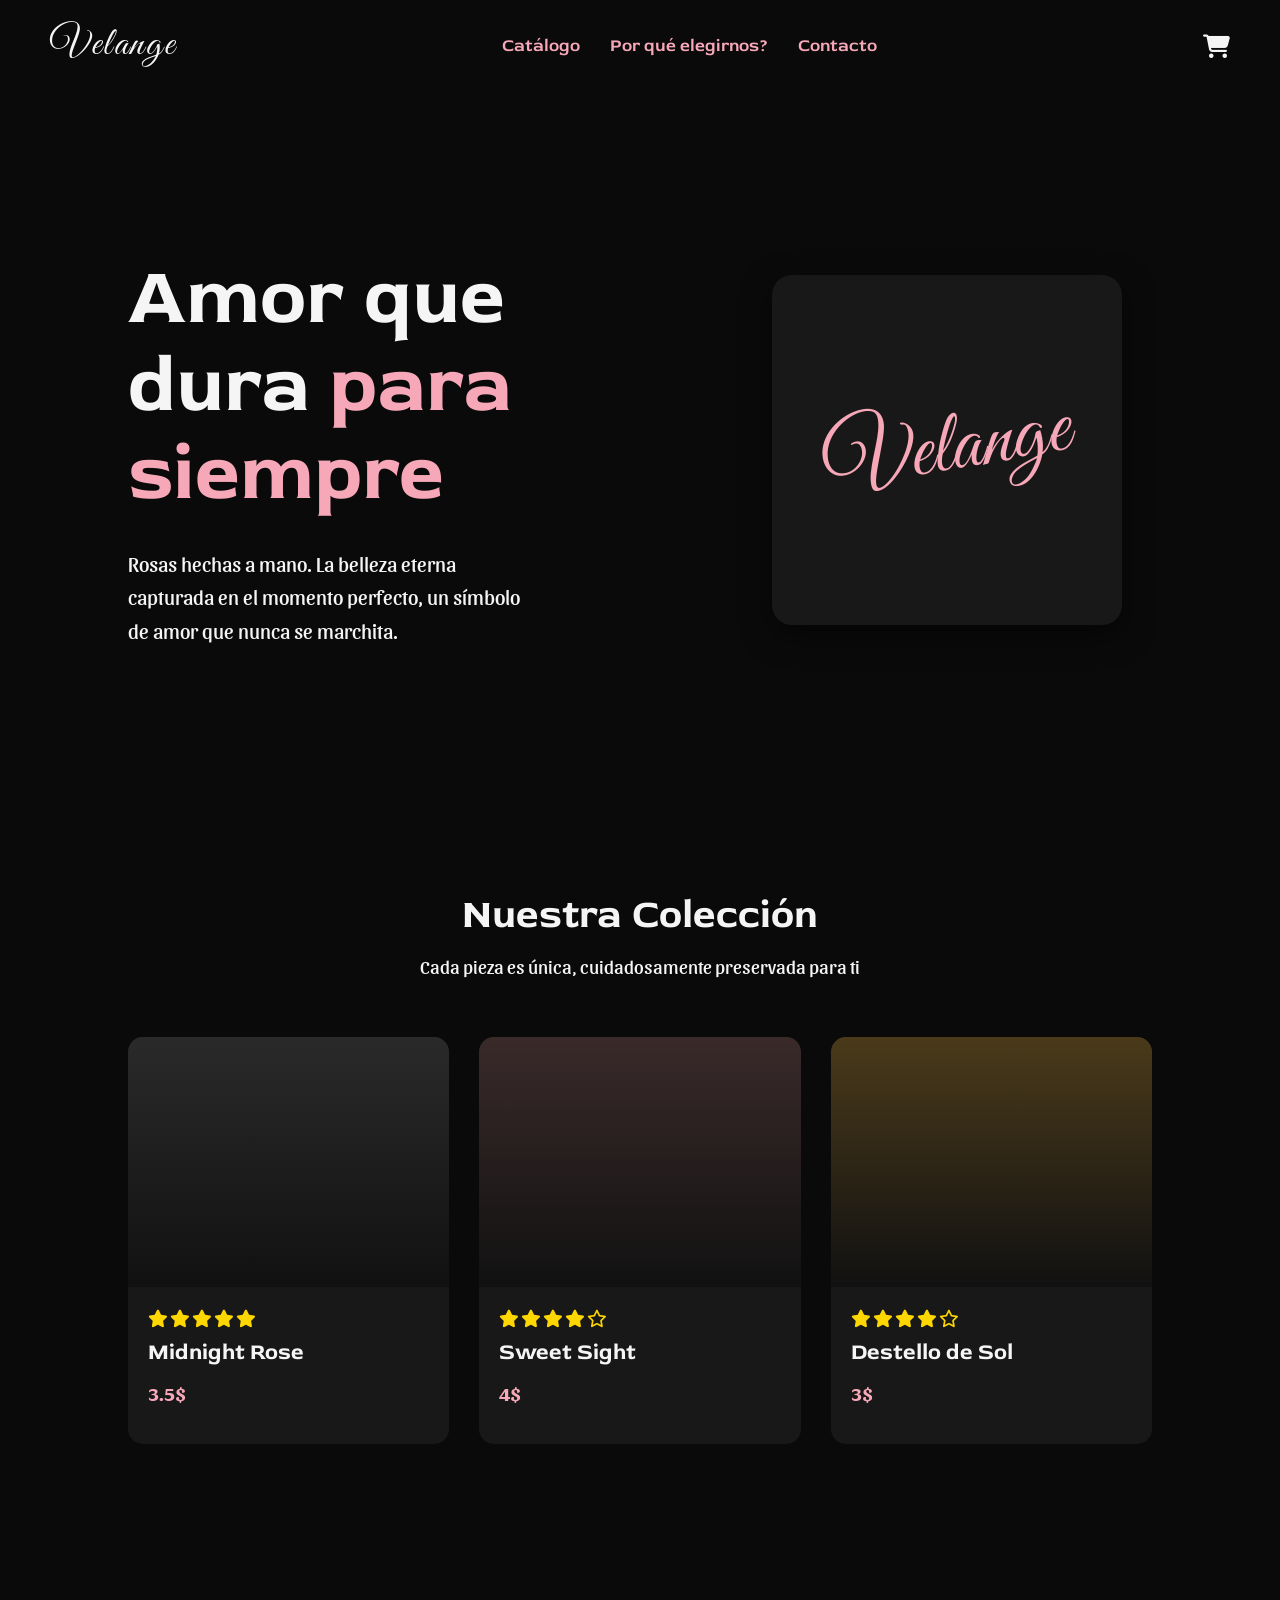
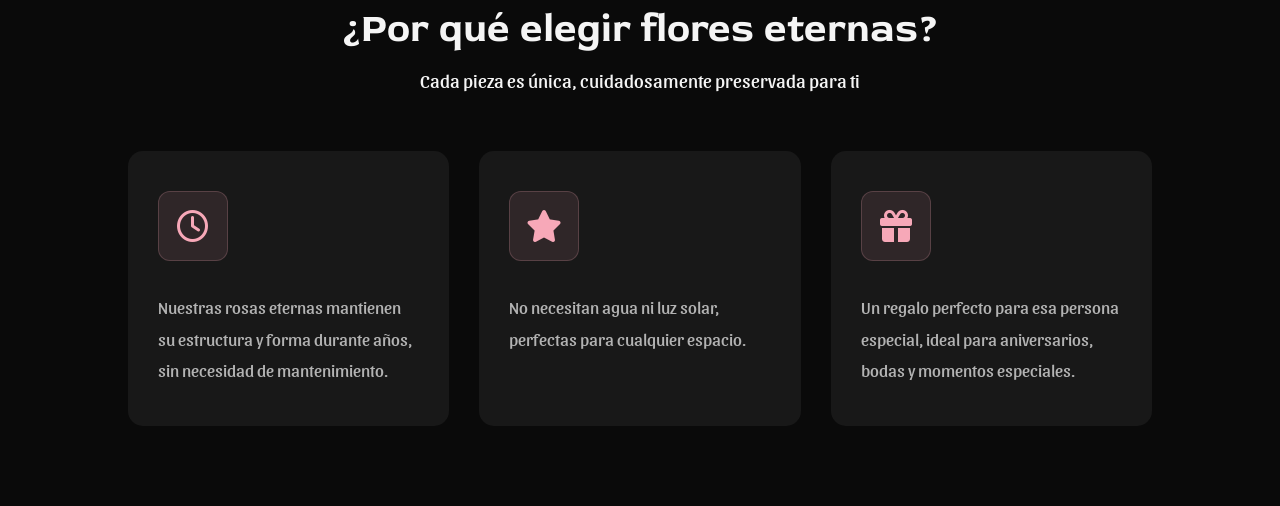
==== index.html @ 0b202dd7 "c" ====
<!DOCTYPE html>
<html lang="es">
<head>
    <meta charset="UTF-8">
    <meta name="viewport" content="width=device-width, initial-scale=1.0">
    <title>Velange | Flores Eternas</title>
    
    <link rel="preconnect" href="https://fonts.googleapis.com">
    <link rel="preconnect" href="https://fonts.gstatic.com" crossorigin>
    <link href="https://fonts.googleapis.com/css2?family=Great+Vibes&family=Red+Rose:wght@400;600;700&family=Sansita:wght@400;700&display=swap" rel="stylesheet">
    <link rel="stylesheet" href="https://cdnjs.cloudflare.com/ajax/libs/font-awesome/6.4.0/css/all.min.css">
    <link rel="stylesheet" href="css/style.css">
</head>
<body>

    <!-- BARRA DE NAVEGACIÓN -->
    <nav class="navbar">
        <div class="logo">Velange</div>
        <ul class="nav-links">
            <li><a href="#catalogo">Catálogo</a></li>
            <li><a href="#por-que">Por qué elegirnos?</a></li>
            <!-- EL CAMBIO ESTÁ AQUÍ: Ahora apunta a tu nuevo HTML -->
            <li><a href="contacto.html">Contacto</a></li>
        </ul>
        <div class="cart-icon">
            <i class="fa-solid fa-cart-shopping"></i>
        </div>
    </nav>

    <!-- SECCIÓN HERO -->
    <header class="hero">
        <div class="hero-text">
            <h1>Amor que<br>dura <span class="highlight">para<br>siempre</span></h1>
            <p>Rosas hechas a mano. La belleza eterna capturada en el momento perfecto, un símbolo de amor que nunca se marchita.</p>
        </div>
        <div class="hero-image-box">
            <div class="pink-box">
                <span class="box-logo">Velange</span>
            </div>
        </div>
    </header>

    <!-- SECCIÓN COLECCIÓN -->
    <section id="catalogo" class="collection-section">
        <div class="section-header">
            <h2>Nuestra Colección</h2>
            <p>Cada pieza es única, cuidadosamente preservada para ti</p>
        </div>
        <div class="grid-container">
            <div class="product-card">
                <div class="img-placeholder" style="background: linear-gradient(to bottom, #2a2a2a, #111);"></div>
                <div class="card-content">
                    <div class="stars">
                        <i class="fa-solid fa-star"></i><i class="fa-solid fa-star"></i><i class="fa-solid fa-star"></i><i class="fa-solid fa-star"></i><i class="fa-solid fa-star"></i>
                    </div>
                    <h3>Midnight Rose</h3>
                    <p class="price">3.5$</p>
                </div>
            </div>
            <div class="product-card">
                <div class="img-placeholder" style="background: linear-gradient(to bottom, #3a2a2a, #111);"></div>
                <div class="card-content">
                    <div class="stars">
                        <i class="fa-solid fa-star"></i><i class="fa-solid fa-star"></i><i class="fa-solid fa-star"></i><i class="fa-solid fa-star"></i><i class="fa-regular fa-star"></i>
                    </div>
                    <h3>Sweet Sight</h3>
                    <p class="price">4$</p>
                </div>
            </div>
            <div class="product-card">
                <div class="img-placeholder" style="background: linear-gradient(to bottom, #4a3a1a, #111);"></div>
                <div class="card-content">
                    <div class="stars">
                        <i class="fa-solid fa-star"></i><i class="fa-solid fa-star"></i><i class="fa-solid fa-star"></i><i class="fa-solid fa-star"></i><i class="fa-regular fa-star"></i>
                    </div>
                    <h3>Destello de Sol</h3>
                    <p class="price">3$</p>
                </div>
            </div>
        </div>
    </section>

    <!-- SECCIÓN POR QUÉ ELEGIRNOS -->
    <section id="por-que" class="features-section">
        <div class="section-header">
            <h2>¿Por qué elegir flores eternas?</h2>
            <p>Cada pieza es única, cuidadosamente preservada para ti</p>
        </div>
        <div class="grid-container">
            <div class="feature-card">
                <div class="icon-box"><i class="fa-regular fa-clock"></i></div>
                <p>Nuestras rosas eternas mantienen su estructura y forma durante años, sin necesidad de mantenimiento.</p>
            </div>
            <div class="feature-card">
                <div class="icon-box"><i class="fa-solid fa-star"></i></div>
                <p>No necesitan agua ni luz solar, perfectas para cualquier espacio.</p>
            </div>
            <div class="feature-card">
                <div class="icon-box"><i class="fa-solid fa-gift"></i></div>
                <p>Un regalo perfecto para esa persona especial, ideal para aniversarios, bodas y momentos especiales.</p>
            </div>
        </div>
    </section>

</body>
</html>
---- css/style.css ----
/* --- VARIABLES DE COLOR Y TIPOGRAFÍA --- */
:root {
    --bg-dark: #0a0a0a;
    --card-dark: #181818;
    --text-white: #f5f5f5;
    --text-gray: #b3b3b3;
    
    --accent-pink: #f7a8b8;
    --accent-pink-dark: #d67a8e;
    --star-yellow: #ffd700;
    
    --font-title: 'Red Rose', serif;
    --font-text: 'Sansita', sans-serif;
    --font-logo: 'Great Vibes', cursive;
}

/* --- RESET BÁSICO --- */
* {
    margin: 0;
    padding: 0;
    box-sizing: border-box;
}

body {
    background-color: var(--bg-dark);
    color: var(--text-white);
    font-family: var(--font-text);
    overflow-x: hidden;
}

/* --- NAVEGACIÓN --- */
.navbar {
    display: flex;
    justify-content: space-between;
    align-items: center;
    padding: 20px 50px;
    background-color: rgba(10, 10, 10, 0.9);
    position: sticky;
    top: 0;
    z-index: 100;
}

.logo {
    font-family: var(--font-logo);
    font-size: 2.5rem;
    color: var(--text-white);
    letter-spacing: 2px;
}

.nav-links {
    list-style: none;
    display: flex;
    gap: 30px;
}

.nav-links a {
    color: var(--accent-pink);
    text-decoration: none;
    font-family: var(--font-title);
    font-weight: 600;
    font-size: 1.1rem;
    transition: color 0.3s ease;
}

.nav-links a:hover {
    color: var(--text-white);
}

.cart-icon {
    font-size: 1.5rem;
    cursor: pointer;
    transition: transform 0.3s ease;
}

.cart-icon:hover {
    transform: scale(1.1);
}

/* --- HERO SECTION --- */
.hero {
    display: flex;
    align-items: center;
    justify-content: space-between;
    padding: 80px 10%;
    min-height: 80vh;
}

.hero-text {
    max-width: 50%;
}

.hero-text h1 {
    font-family: var(--font-title);
    font-size: 5rem;
    line-height: 1.1;
    margin-bottom: 30px;
}

.hero-text .highlight {
    color: var(--accent-pink);
}

.hero-text p {
    font-size: 1.3rem;
    color: var(--text-white);
    line-height: 1.6;
    max-width: 80%;
}

.hero-image-box {
    width: 40%;
    display: flex;
    justify-content: center;
}

.pink-box {
    width: 350px;
    height: 350px;
    background-color: var(--card-dark);
    border-radius: 20px;
    display: flex;
    align-items: center;
    justify-content: center;
    box-shadow: 0 10px 30px rgba(0, 0, 0, 0.5);
    transition: transform 0.4s ease;
}

.pink-box:hover {
    transform: translateY(-10px);
    box-shadow: 0 15px 40px rgba(247, 168, 184, 0.1);
}

.box-logo {
    font-family: var(--font-logo);
    font-size: 5.5rem;
    color: var(--accent-pink);
    transform: rotate(-10deg);
}

/* --- SECCIONES GLOBALES --- */
.collection-section, .features-section {
    padding: 80px 10%;
    position: relative;
}

.section-header {
    text-align: center;
    margin-bottom: 60px;
    position: relative;
}

.section-header h2 {
    font-family: var(--font-title);
    font-size: 2.5rem;
    margin-bottom: 15px;
}

.section-header p {
    font-size: 1.2rem;
    color: var(--text-white);
}

.grid-container {
    display: grid;
    grid-template-columns: repeat(3, 1fr);
    gap: 30px;
}

/* --- TARJETAS DE PRODUCTO --- */
.product-card {
    background-color: var(--card-dark);
    border-radius: 15px;
    overflow: hidden;
    transition: transform 0.3s ease, box-shadow 0.3s ease;
    padding-bottom: 20px;
}

.product-card:hover {
    transform: translateY(-5px);
    box-shadow: 0 8px 20px rgba(0, 0, 0, 0.5);
}

.img-placeholder {
    width: 100%;
    height: 250px;
}

.card-content {
    padding: 20px;
}

.stars {
    color: var(--star-yellow);
    margin-bottom: 10px;
    font-size: 1.1rem;
}

.stars i {
    margin-right: 2px;
}

.product-card h3 {
    font-family: var(--font-title);
    font-size: 1.4rem;
    margin-bottom: 15px;
}

.product-card .price {
    color: var(--accent-pink);
    font-weight: bold;
    font-size: 1.2rem;
}

/* --- TARJETAS DE CARACTERÍSTICAS --- */
.feature-card {
    background-color: var(--card-dark);
    border-radius: 15px;
    padding: 40px 30px;
    display: flex;
    flex-direction: column;
    align-items: flex-start;
    transition: transform 0.3s ease;
}

.feature-card:hover {
    transform: translateY(-5px);
}

.icon-box {
    background-color: rgba(247, 168, 184, 0.1); 
    width: 70px;
    height: 70px;
    border-radius: 12px;
    display: flex;
    align-items: center;
    justify-content: center;
    margin-bottom: 30px;
    border: 1px solid rgba(247, 168, 184, 0.2);
}

.icon-box i {
    color: var(--accent-pink);
    font-size: 2rem;
}

.feature-card p {
    color: var(--text-gray);
    font-size: 1.1rem;
    line-height: 1.8;
}

/* --- PÁGINA DE CONTACTO (contacto.html) --- */

/* Contenedor principal que centra todo vertical y horizontalmente */
.contact-page-wrapper {
    display: flex;
    justify-content: center;
    align-items: center;
    padding: 50px 10%;
    min-height: 80vh; /* Se adapta a la altura de la pantalla */
}

/* La caja oscura del formulario */
.contact-container {
    background-color: var(--card-dark);
    padding: 40px;
    border-radius: 15px;
    width: 100%;
    max-width: 500px;
    box-shadow: 0 10px 30px rgba(0, 0, 0, 0.4);
}

/* Estilos de botones sociales */
.social-contact {
    display: flex;
    flex-direction: column;
    gap: 12px;
    margin-bottom: 10px;
}

.social-btn {
    display: inline-flex;
    align-items: center;
    justify-content: center;
    width: 100%;
    color: white;
    padding: 12px;
    border-radius: 8px;
    text-decoration: none;
    font-family: var(--font-title);
    font-size: 1.1rem;
    font-weight: bold;
    transition: transform 0.3s ease, box-shadow 0.3s ease;
}

.social-btn i {
    margin-right: 10px;
    font-size: 1.3rem;
}

.instagram-btn { background: linear-gradient(45deg, #f09433 0%, #e6683c 25%, #dc2743 50%, #cc2366 75%, #bc1888 100%); }
.instagram-btn:hover { transform: translateY(-3px); box-shadow: 0 8px 15px rgba(220, 39, 67, 0.3); color: white; }

.tiktok-btn { background-color: #000000; border: 1px solid #333; }
.tiktok-btn:hover { transform: translateY(-3px); box-shadow: 0 8px 15px rgba(255, 255, 255, 0.1); color: white; }

.whatsapp-btn { background-color: #25D366; }
.whatsapp-btn:hover { transform: translateY(-3px); box-shadow: 0 8px 15px rgba(37, 211, 102, 0.3); color: white; }

/* Separador */
.divider {
    display: flex;
    align-items: center;
    text-align: center;
    color: var(--text-gray);
    margin: 20px 0;
    font-family: var(--font-text);
}

.divider::before, .divider::after {
    content: '';
    flex: 1;
    border-bottom: 1px solid #333;
}
.divider::before { margin-right: 15px; }
.divider::after { margin-left: 15px; }

/* Formulario */
.contact-form {
    display: flex;
    flex-direction: column;
    gap: 15px;
}

.input-group input,
.input-group textarea {
    width: 100%;
    padding: 12px;
    background-color: #111;
    border: 1px solid #333;
    border-radius: 8px;
    color: var(--text-white);
    font-family: var(--font-text);
    font-size: 1rem;
    transition: border-color 0.3s ease;
    resize: none;
}

.input-group input:focus,
.input-group textarea:focus {
    outline: none;
    border-color: var(--accent-pink);
}

.submit-btn {
    background-color: var(--accent-pink);
    color: var(--bg-dark);
    padding: 15px;
    border: none;
    border-radius: 8px;
    font-family: var(--font-title);
    font-size: 1.2rem;
    font-weight: bold;
    cursor: pointer;
    transition: background-color 0.3s ease;
}

.submit-btn:hover {
    background-color: var(--accent-pink-dark);
}
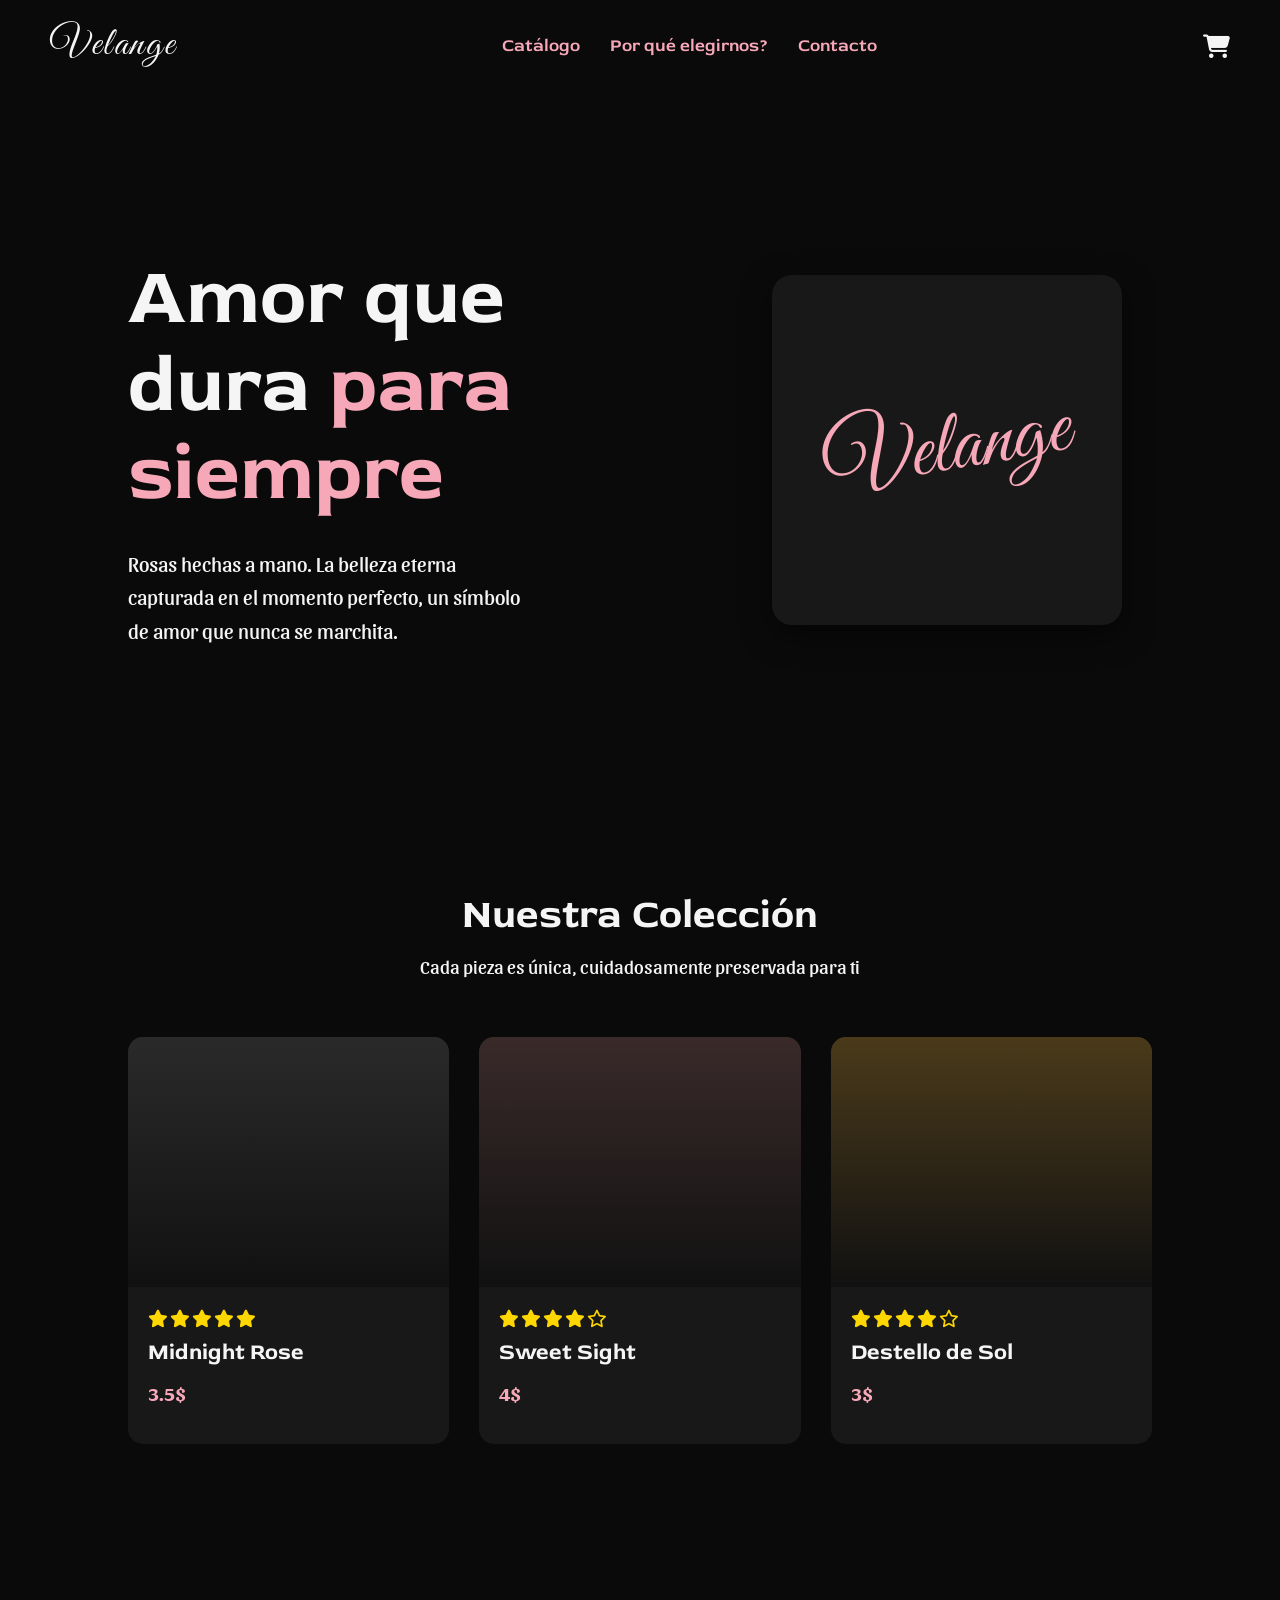
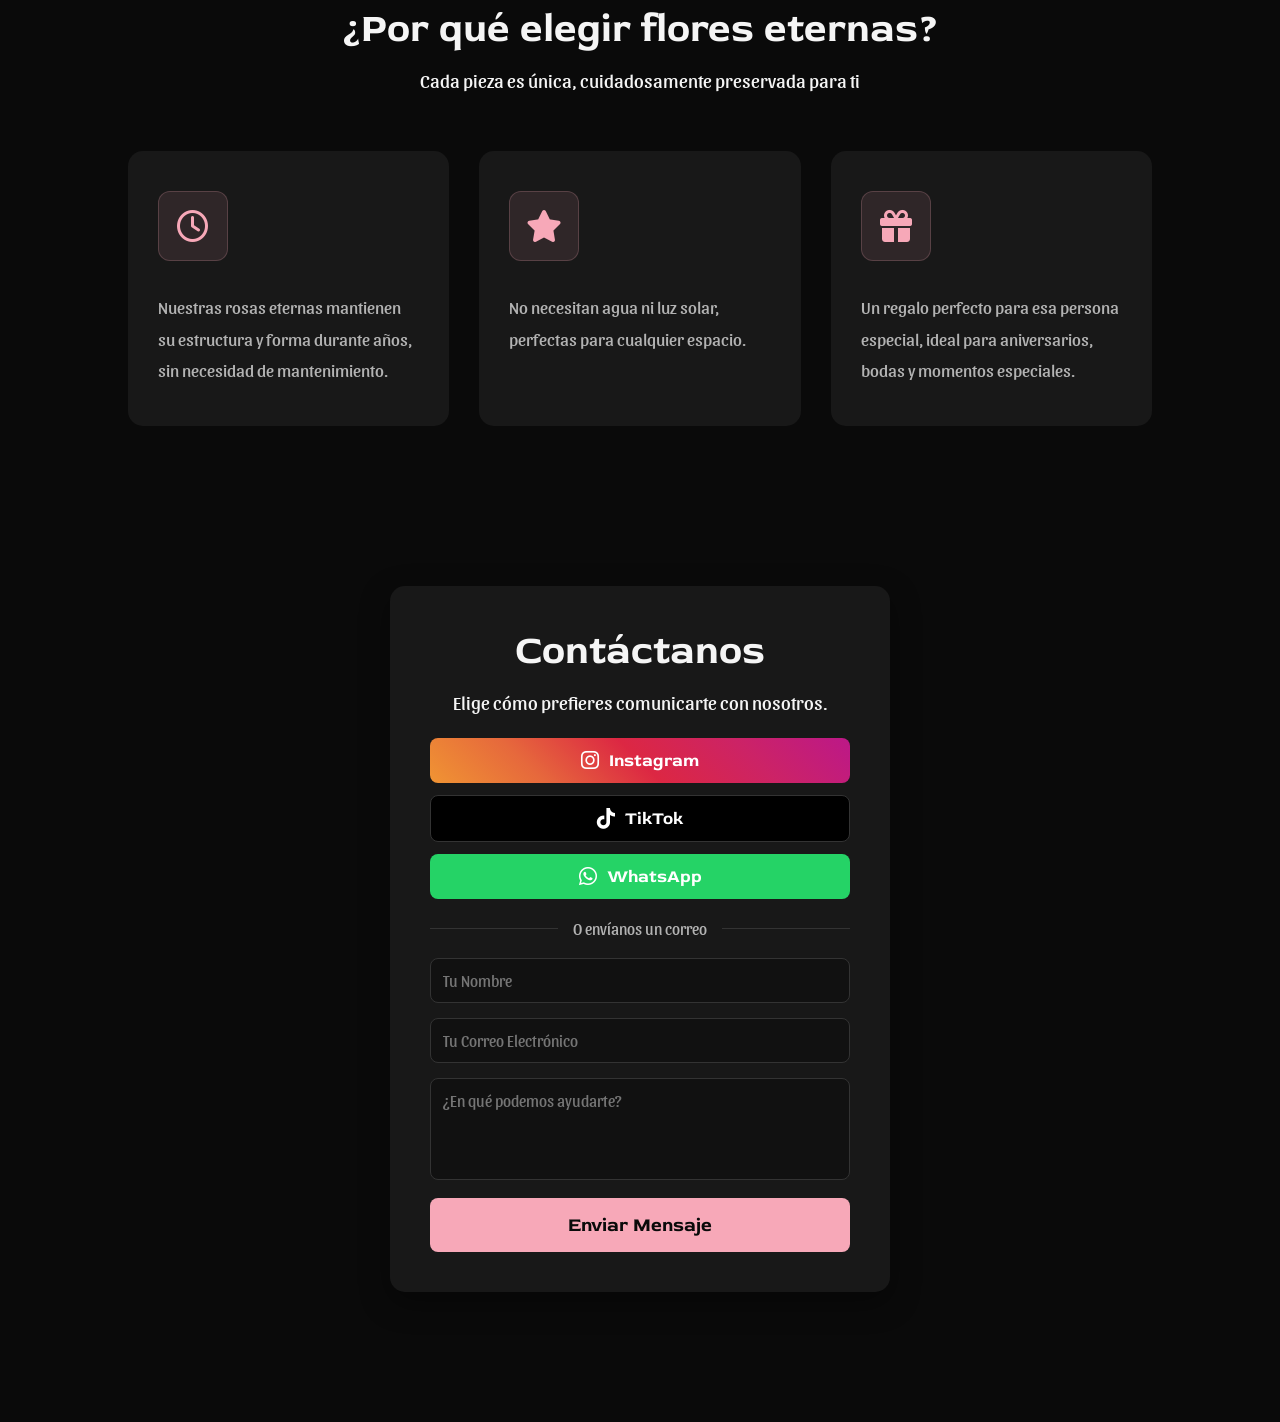
==== commit 9b824aa5: "c" ====
--- a/index.html
+++ b/index.html
@@ -9,6 +9,7 @@
     <link rel="preconnect" href="https://fonts.gstatic.com" crossorigin>
     <link href="https://fonts.googleapis.com/css2?family=Great+Vibes&family=Red+Rose:wght@400;600;700&family=Sansita:wght@400;700&display=swap" rel="stylesheet">
     <link rel="stylesheet" href="https://cdnjs.cloudflare.com/ajax/libs/font-awesome/6.4.0/css/all.min.css">
+    
     <link rel="stylesheet" href="css/style.css">
 </head>
 <body>
@@ -19,8 +20,7 @@
         <ul class="nav-links">
             <li><a href="#catalogo">Catálogo</a></li>
             <li><a href="#por-que">Por qué elegirnos?</a></li>
-            <!-- EL CAMBIO ESTÁ AQUÍ: Ahora apunta a tu nuevo HTML -->
-            <li><a href="contacto.html">Contacto</a></li>
+            <li><a href="#contacto">Contacto</a></li> <!-- Modificado para que baje directo -->
         </ul>
         <div class="cart-icon">
             <i class="fa-solid fa-cart-shopping"></i>
@@ -102,5 +102,49 @@
         </div>
     </section>
 
+    <!-- SECCIÓN CONTACTO (AQUÍ MISMO, SIN VENTANAS) -->
+    <section id="contacto" class="contact-section">
+        <div class="contact-container">
+            <div class="section-header" style="margin-bottom: 25px;">
+                <h2>Contáctanos</h2>
+                <p>Elige cómo prefieres comunicarte con nosotros.</p>
+            </div>
+
+            <div class="social-contact">
+                <a href="https://instagram.com/TU_USUARIO" target="_blank" class="social-btn instagram-btn">
+                    <i class="fa-brands fa-instagram"></i> Instagram
+                </a>
+                
+                <a href="https://tiktok.com/@TU_USUARIO" target="_blank" class="social-btn tiktok-btn">
+                    <i class="fa-brands fa-tiktok"></i> TikTok
+                </a>
+
+                <a href="https://wa.me/593000000000?text=Hola,%20me%20interesan%20las%20rosas%20eternas%20de%20Velange" target="_blank" class="social-btn whatsapp-btn">
+                    <i class="fa-brands fa-whatsapp"></i> WhatsApp
+                </a>
+            </div>
+
+            <div class="divider">
+                <span>O envíanos un correo</span>
+            </div>
+
+            <form action="https://formsubmit.co/TU_CORREO@GMAIL.COM" method="POST" class="contact-form">
+                <div class="input-group">
+                    <input type="text" name="nombre" placeholder="Tu Nombre" required>
+                </div>
+                <div class="input-group">
+                    <input type="email" name="email" placeholder="Tu Correo Electrónico" required>
+                </div>
+                <div class="input-group">
+                    <textarea name="mensaje" rows="4" placeholder="¿En qué podemos ayudarte?" required></textarea>
+                </div>
+                <input type="hidden" name="_subject" value="¡Nuevo mensaje de Velange!">
+                <input type="hidden" name="_captcha" value="false">
+                
+                <button type="submit" class="submit-btn">Enviar Mensaje</button>
+            </form>
+        </div>
+    </section>
+
 </body>
 </html>
--- a/css/style.css
+++ b/css/style.css
@@ -249,28 +249,23 @@
     line-height: 1.8;
 }
 
-/* --- PÁGINA DE CONTACTO (contacto.html) --- */
-
-/* Contenedor principal que centra todo vertical y horizontalmente */
-.contact-page-wrapper {
-    display: flex;
-    justify-content: center;
-    align-items: center;
-    padding: 50px 10%;
-    min-height: 80vh; /* Se adapta a la altura de la pantalla */
-}
-
-/* La caja oscura del formulario */
+/* --- SECCIÓN CONTACTO (Normal en la página) --- */
+.contact-section {
+    padding: 80px 10%;
+    margin-bottom: 50px;
+}
+
 .contact-container {
     background-color: var(--card-dark);
     padding: 40px;
     border-radius: 15px;
     width: 100%;
     max-width: 500px;
+    margin: 0 auto; /* Centra la caja horizontalmente */
     box-shadow: 0 10px 30px rgba(0, 0, 0, 0.4);
 }
 
-/* Estilos de botones sociales */
+/* Botones sociales */
 .social-contact {
     display: flex;
     flex-direction: column;
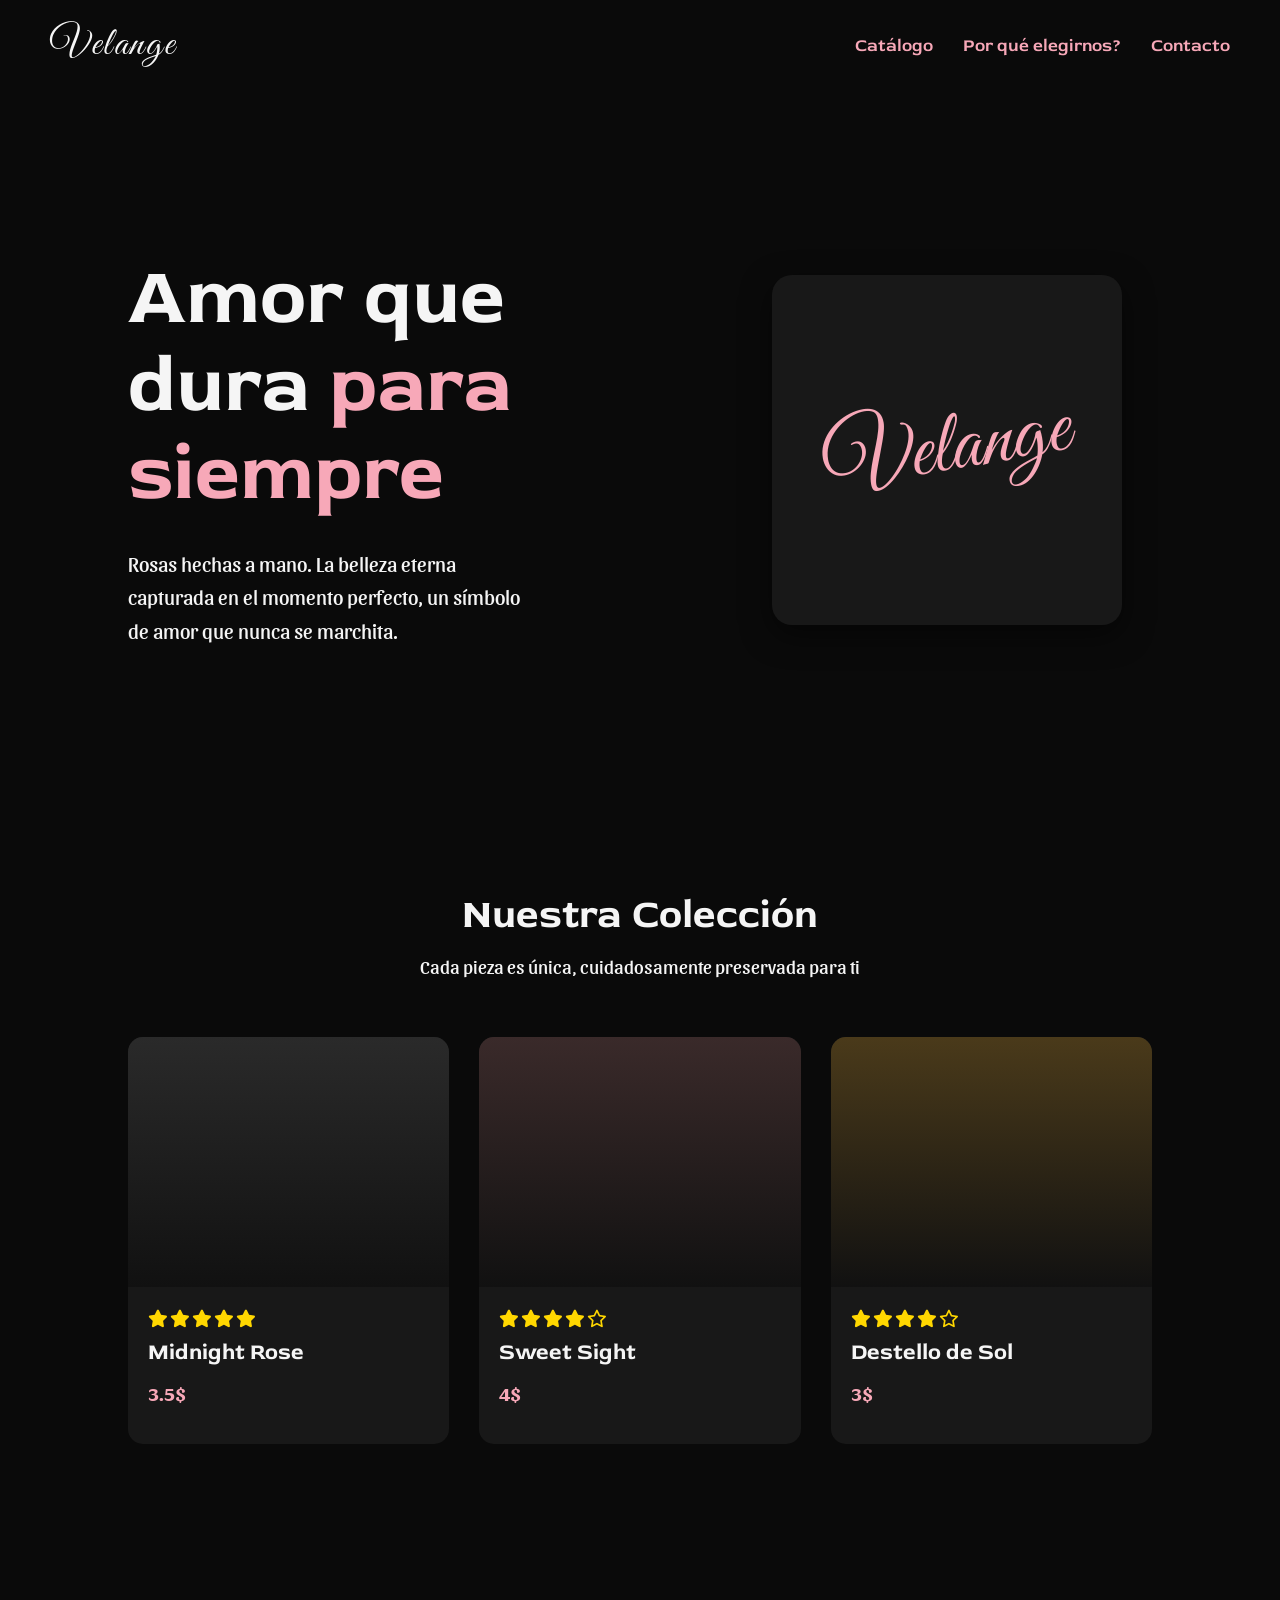
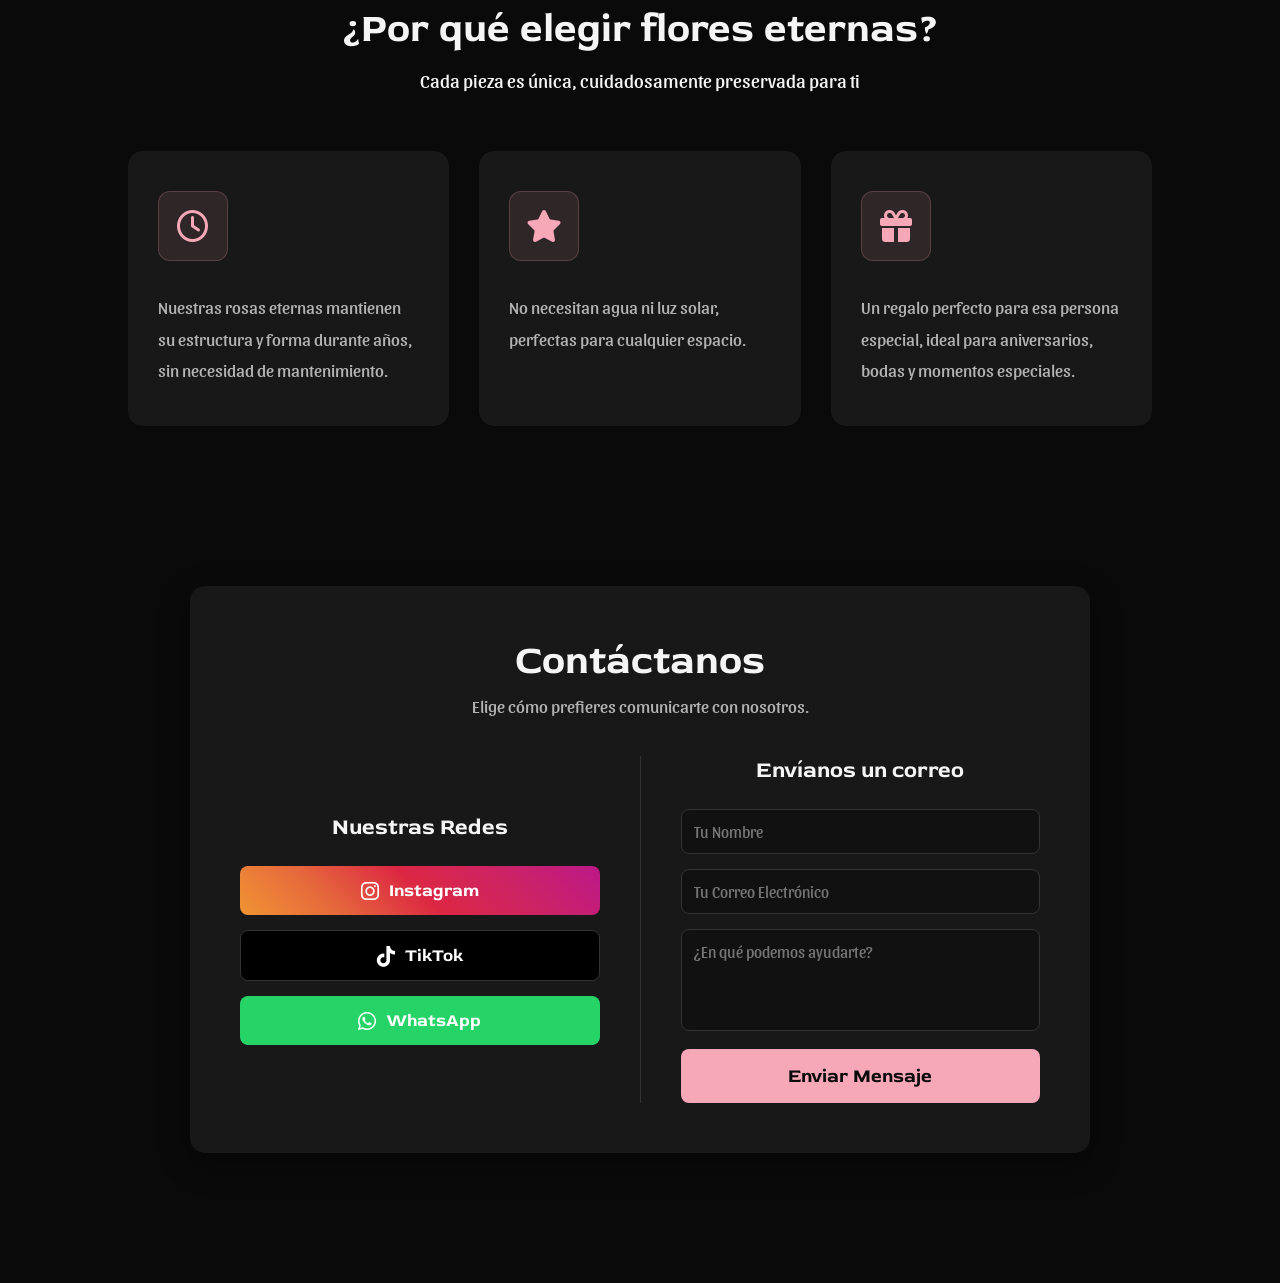
==== commit 504871d9: "c" ====
--- a/index.html
+++ b/index.html
@@ -20,11 +20,9 @@
         <ul class="nav-links">
             <li><a href="#catalogo">Catálogo</a></li>
             <li><a href="#por-que">Por qué elegirnos?</a></li>
-            <li><a href="#contacto">Contacto</a></li> <!-- Modificado para que baje directo -->
+            <li><a href="#contacto">Contacto</a></li>
         </ul>
-        <div class="cart-icon">
-            <i class="fa-solid fa-cart-shopping"></i>
-        </div>
+        <!-- El ícono del carrito fue eliminado de aquí -->
     </nav>
 
     <!-- SECCIÓN HERO -->
@@ -102,47 +100,60 @@
         </div>
     </section>
 
-    <!-- SECCIÓN CONTACTO (AQUÍ MISMO, SIN VENTANAS) -->
+    <!-- SECCIÓN CONTACTO (HORIZONAL) -->
     <section id="contacto" class="contact-section">
         <div class="contact-container">
-            <div class="section-header" style="margin-bottom: 25px;">
+            <!-- Título general del cuadro -->
+            <div class="contact-header">
                 <h2>Contáctanos</h2>
                 <p>Elige cómo prefieres comunicarte con nosotros.</p>
             </div>
 
-            <div class="social-contact">
-                <a href="https://instagram.com/TU_USUARIO" target="_blank" class="social-btn instagram-btn">
-                    <i class="fa-brands fa-instagram"></i> Instagram
-                </a>
+            <!-- Estructura de dos columnas -->
+            <div class="contact-grid">
                 
-                <a href="https://tiktok.com/@TU_USUARIO" target="_blank" class="social-btn tiktok-btn">
-                    <i class="fa-brands fa-tiktok"></i> TikTok
-                </a>
+                <!-- COLUMNA IZQUIERDA: Redes -->
+                <div class="contact-left">
+                    <h3>Nuestras Redes</h3>
+                    <div class="social-contact">
+                        <a href="https://instagram.com/TU_USUARIO" target="_blank" class="social-btn instagram-btn">
+                            <i class="fa-brands fa-instagram"></i> Instagram
+                        </a>
+                        
+                        <a href="https://tiktok.com/@TU_USUARIO" target="_blank" class="social-btn tiktok-btn">
+                            <i class="fa-brands fa-tiktok"></i> TikTok
+                        </a>
 
-                <a href="https://wa.me/593000000000?text=Hola,%20me%20interesan%20las%20rosas%20eternas%20de%20Velange" target="_blank" class="social-btn whatsapp-btn">
-                    <i class="fa-brands fa-whatsapp"></i> WhatsApp
-                </a>
+                        <a href="https://wa.me/593000000000?text=Hola,%20me%20interesan%20las%20rosas%20eternas%20de%20Velange" target="_blank" class="social-btn whatsapp-btn">
+                            <i class="fa-brands fa-whatsapp"></i> WhatsApp
+                        </a>
+                    </div>
+                </div>
+
+                <!-- SEPARADOR VERTICAL -->
+                <div class="divider-vertical"></div>
+
+                <!-- COLUMNA DERECHA: Formulario -->
+                <div class="contact-right">
+                    <h3>Envíanos un correo</h3>
+                    <form action="https://formsubmit.co/TU_CORREO@GMAIL.COM" method="POST" class="contact-form">
+                        <div class="input-group">
+                            <input type="text" name="nombre" placeholder="Tu Nombre" required>
+                        </div>
+                        <div class="input-group">
+                            <input type="email" name="email" placeholder="Tu Correo Electrónico" required>
+                        </div>
+                        <div class="input-group">
+                            <textarea name="mensaje" rows="4" placeholder="¿En qué podemos ayudarte?" required></textarea>
+                        </div>
+                        <input type="hidden" name="_subject" value="¡Nuevo mensaje de Velange!">
+                        <input type="hidden" name="_captcha" value="false">
+                        
+                        <button type="submit" class="submit-btn">Enviar Mensaje</button>
+                    </form>
+                </div>
+
             </div>
-
-            <div class="divider">
-                <span>O envíanos un correo</span>
-            </div>
-
-            <form action="https://formsubmit.co/TU_CORREO@GMAIL.COM" method="POST" class="contact-form">
-                <div class="input-group">
-                    <input type="text" name="nombre" placeholder="Tu Nombre" required>
-                </div>
-                <div class="input-group">
-                    <input type="email" name="email" placeholder="Tu Correo Electrónico" required>
-                </div>
-                <div class="input-group">
-                    <textarea name="mensaje" rows="4" placeholder="¿En qué podemos ayudarte?" required></textarea>
-                </div>
-                <input type="hidden" name="_subject" value="¡Nuevo mensaje de Velange!">
-                <input type="hidden" name="_captcha" value="false">
-                
-                <button type="submit" class="submit-btn">Enviar Mensaje</button>
-            </form>
         </div>
     </section>
 
--- a/css/style.css
+++ b/css/style.css
@@ -66,16 +66,6 @@
     color: var(--text-white);
 }
 
-.cart-icon {
-    font-size: 1.5rem;
-    cursor: pointer;
-    transition: transform 0.3s ease;
-}
-
-.cart-icon:hover {
-    transform: scale(1.1);
-}
-
 /* --- HERO SECTION --- */
 .hero {
     display: flex;
@@ -249,7 +239,7 @@
     line-height: 1.8;
 }
 
-/* --- SECCIÓN CONTACTO (Normal en la página) --- */
+/* --- SECCIÓN CONTACTO HORIZONTAL --- */
 .contact-section {
     padding: 80px 10%;
     margin-bottom: 50px;
@@ -257,20 +247,51 @@
 
 .contact-container {
     background-color: var(--card-dark);
-    padding: 40px;
+    padding: 50px;
     border-radius: 15px;
     width: 100%;
-    max-width: 500px;
-    margin: 0 auto; /* Centra la caja horizontalmente */
+    max-width: 900px; /* La caja ahora es más ancha */
+    margin: 0 auto; 
     box-shadow: 0 10px 30px rgba(0, 0, 0, 0.4);
+}
+
+.contact-header {
+    text-align: center;
+    margin-bottom: 40px;
+}
+
+.contact-header h2 {
+    font-family: var(--font-title);
+    font-size: 2.5rem;
+    margin-bottom: 10px;
+}
+
+.contact-header p {
+    color: var(--text-gray);
+    font-size: 1.1rem;
+}
+
+/* Aquí dividimos el contenido en Izquierda / Linea / Derecha */
+.contact-grid {
+    display: grid;
+    grid-template-columns: 1fr auto 1fr;
+    gap: 40px;
+    align-items: center; /* Centra todo verticalmente */
+}
+
+.contact-left h3, .contact-right h3 {
+    font-family: var(--font-title);
+    font-size: 1.4rem;
+    margin-bottom: 25px;
+    text-align: center;
+    color: var(--text-white);
 }
 
 /* Botones sociales */
 .social-contact {
     display: flex;
     flex-direction: column;
-    gap: 12px;
-    margin-bottom: 10px;
+    gap: 15px;
 }
 
 .social-btn {
@@ -279,7 +300,7 @@
     justify-content: center;
     width: 100%;
     color: white;
-    padding: 12px;
+    padding: 14px;
     border-radius: 8px;
     text-decoration: none;
     font-family: var(--font-title);
@@ -302,23 +323,13 @@
 .whatsapp-btn { background-color: #25D366; }
 .whatsapp-btn:hover { transform: translateY(-3px); box-shadow: 0 8px 15px rgba(37, 211, 102, 0.3); color: white; }
 
-/* Separador */
-.divider {
-    display: flex;
-    align-items: center;
-    text-align: center;
-    color: var(--text-gray);
-    margin: 20px 0;
-    font-family: var(--font-text);
-}
-
-.divider::before, .divider::after {
-    content: '';
-    flex: 1;
-    border-bottom: 1px solid #333;
-}
-.divider::before { margin-right: 15px; }
-.divider::after { margin-left: 15px; }
+/* Separador vertical del medio */
+.divider-vertical {
+    background-color: #333;
+    width: 1px;
+    height: 100%;
+    min-height: 250px;
+}
 
 /* Formulario */
 .contact-form {
@@ -362,4 +373,18 @@
 
 .submit-btn:hover {
     background-color: var(--accent-pink-dark);
+}
+
+/* Adaptabilidad para teléfonos celulares */
+@media (max-width: 800px) {
+    .contact-grid {
+        grid-template-columns: 1fr; /* Cambia a una sola columna */
+        gap: 30px;
+    }
+    
+    .divider-vertical {
+        width: 100%; /* La línea vertical se vuelve horizontal */
+        height: 1px;
+        min-height: 1px;
+    }
 }
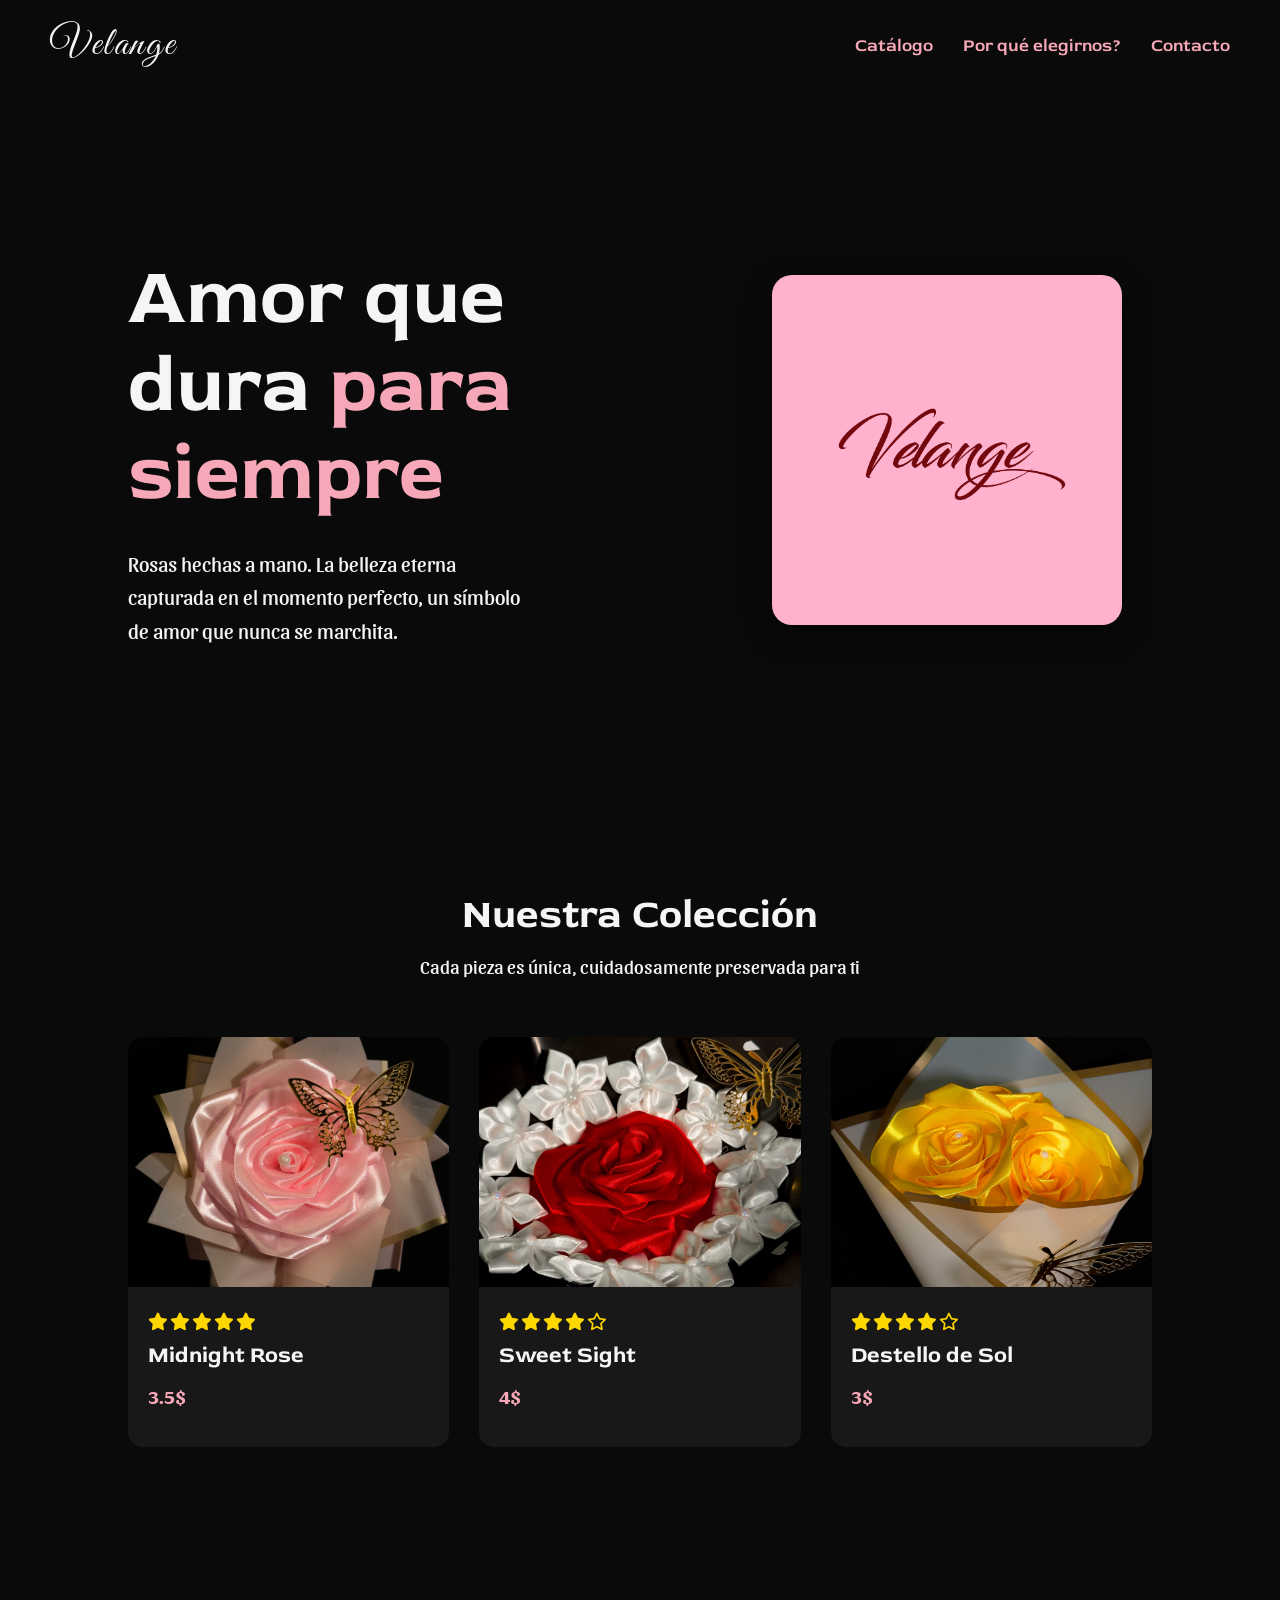
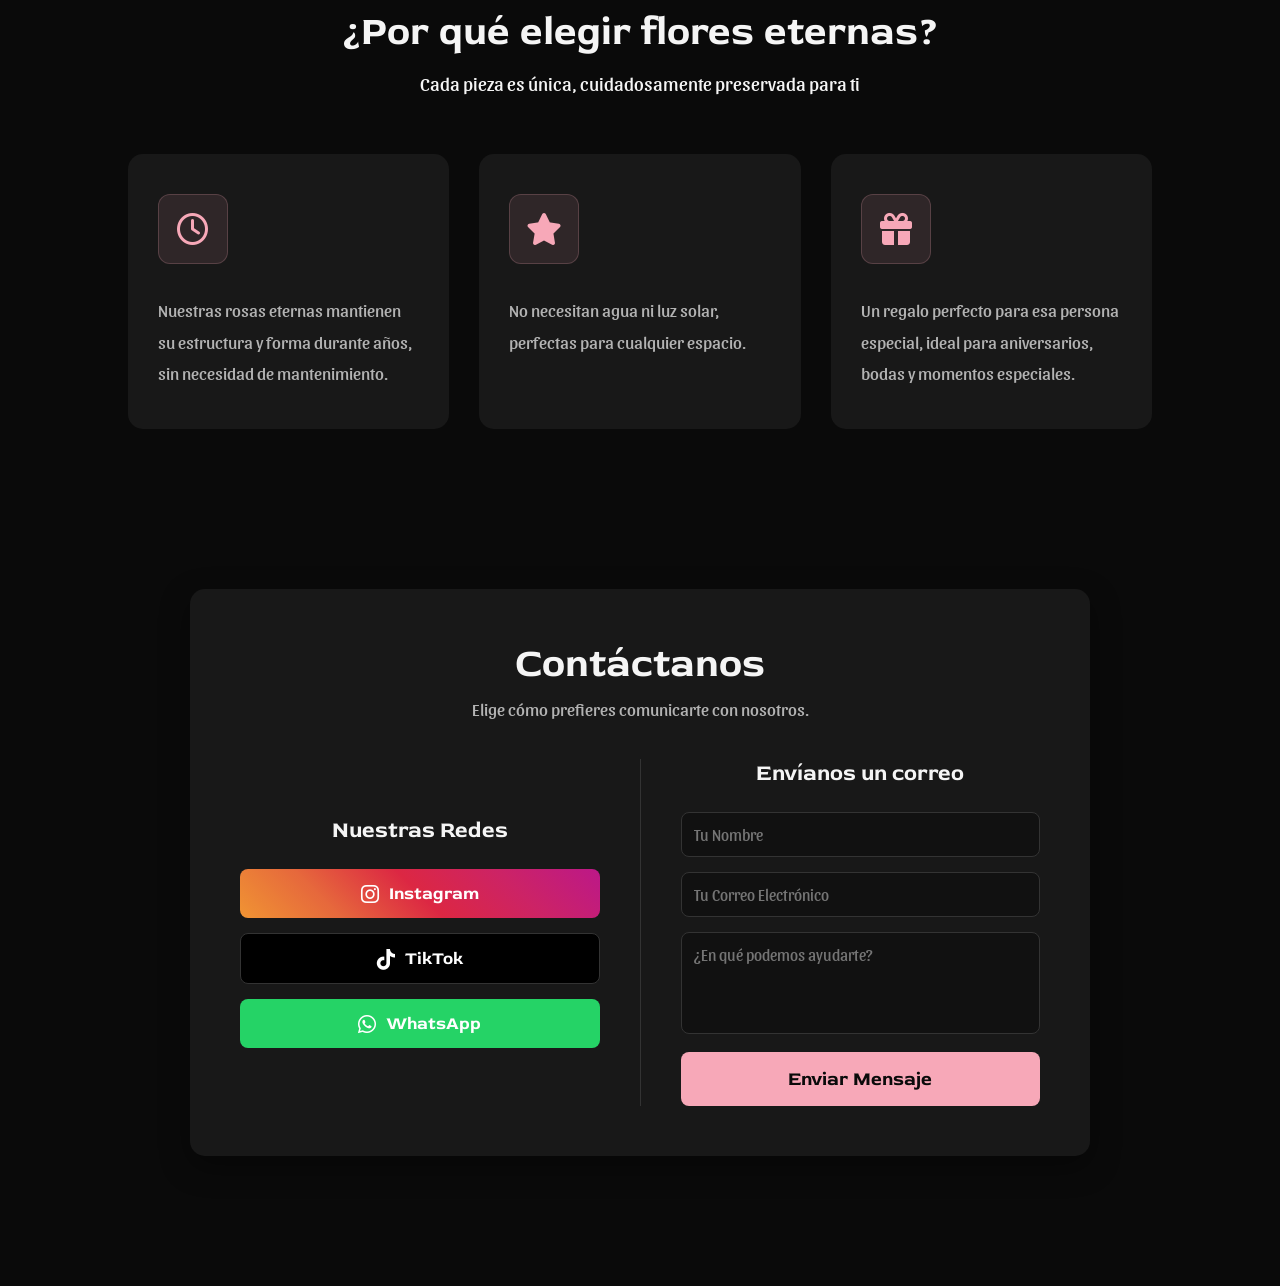
==== commit 2d6a6697: "c" ====
--- a/index.html
+++ b/index.html
@@ -31,11 +31,11 @@
             <h1>Amor que<br>dura <span class="highlight">para<br>siempre</span></h1>
             <p>Rosas hechas a mano. La belleza eterna capturada en el momento perfecto, un símbolo de amor que nunca se marchita.</p>
         </div>
-        <div class="hero-image-box">
-            <div class="pink-box">
-                <span class="box-logo">Velange</span>
+    <div class="hero-image-box">
+            <div class="pink-box" style="overflow: hidden;">
+                <img src="img/Logo.jpeg" alt="Logo Velange" style="width: 100%; height: 100%; object-fit: cover;">
             </div>
-        </div>
+        </div>    
     </header>
 
     <!-- SECCIÓN COLECCIÓN -->
@@ -46,8 +46,7 @@
         </div>
         <div class="grid-container">
             <div class="product-card">
-                <div class="img-placeholder" style="background: linear-gradient(to bottom, #2a2a2a, #111);"></div>
-                <div class="card-content">
+                <img src="img/ross.jpeg" alt="Midnight Rose" class="img-placeholder" style="object-fit: cover;">                <div class="card-content">
                     <div class="stars">
                         <i class="fa-solid fa-star"></i><i class="fa-solid fa-star"></i><i class="fa-solid fa-star"></i><i class="fa-solid fa-star"></i><i class="fa-solid fa-star"></i>
                     </div>
@@ -56,8 +55,7 @@
                 </div>
             </div>
             <div class="product-card">
-                <div class="img-placeholder" style="background: linear-gradient(to bottom, #3a2a2a, #111);"></div>
-                <div class="card-content">
+                <img src="img/ross2.jpg" alt="Sweet Sight" class="img-placeholder" style="object-fit: cover;">                <div class="card-content">
                     <div class="stars">
                         <i class="fa-solid fa-star"></i><i class="fa-solid fa-star"></i><i class="fa-solid fa-star"></i><i class="fa-solid fa-star"></i><i class="fa-regular fa-star"></i>
                     </div>
@@ -66,8 +64,7 @@
                 </div>
             </div>
             <div class="product-card">
-                <div class="img-placeholder" style="background: linear-gradient(to bottom, #4a3a1a, #111);"></div>
-                <div class="card-content">
+                <img src="img/ross3.jpg" alt="Destello de Sol" class="img-placeholder" style="object-fit: cover;">                <div class="card-content">
                     <div class="stars">
                         <i class="fa-solid fa-star"></i><i class="fa-solid fa-star"></i><i class="fa-solid fa-star"></i><i class="fa-solid fa-star"></i><i class="fa-regular fa-star"></i>
                     </div>
@@ -101,30 +98,29 @@
     </section>
 
     <!-- SECCIÓN CONTACTO (HORIZONAL) -->
+<!-- SECCIÓN CONTACTO (HORIZONTAL) -->
     <section id="contacto" class="contact-section">
         <div class="contact-container">
-            <!-- Título general del cuadro -->
             <div class="contact-header">
                 <h2>Contáctanos</h2>
                 <p>Elige cómo prefieres comunicarte con nosotros.</p>
             </div>
 
-            <!-- Estructura de dos columnas -->
             <div class="contact-grid">
                 
                 <!-- COLUMNA IZQUIERDA: Redes -->
                 <div class="contact-left">
                     <h3>Nuestras Redes</h3>
                     <div class="social-contact">
-                        <a href="https://instagram.com/TU_USUARIO" target="_blank" class="social-btn instagram-btn">
+                        <a href="https://www.instagram.com/velange.oficial/" target="_blank" class="social-btn instagram-btn">
                             <i class="fa-brands fa-instagram"></i> Instagram
                         </a>
                         
-                        <a href="https://tiktok.com/@TU_USUARIO" target="_blank" class="social-btn tiktok-btn">
+                        <a href="https://www.tiktok.com/@velange.oficial" target="_blank" class="social-btn tiktok-btn">
                             <i class="fa-brands fa-tiktok"></i> TikTok
                         </a>
 
-                        <a href="https://wa.me/593000000000?text=Hola,%20me%20interesan%20las%20rosas%20eternas%20de%20Velange" target="_blank" class="social-btn whatsapp-btn">
+                        <a href="https://wa.me/593967574922?text=Hola,%20me%20interesan%20las%20rosas%20eternas%20de%20Velange" target="_blank" class="social-btn whatsapp-btn">
                             <i class="fa-brands fa-whatsapp"></i> WhatsApp
                         </a>
                     </div>
@@ -136,7 +132,9 @@
                 <!-- COLUMNA DERECHA: Formulario -->
                 <div class="contact-right">
                     <h3>Envíanos un correo</h3>
-                    <form action="https://formsubmit.co/TU_CORREO@GMAIL.COM" method="POST" class="contact-form">
+                    
+                    <!-- ENLACE DE FORMSPREE APLICADO AQUÍ -->
+                    <form action="https://formspree.io/f/meewglqa" method="POST" class="contact-form">
                         <div class="input-group">
                             <input type="text" name="nombre" placeholder="Tu Nombre" required>
                         </div>
@@ -146,8 +144,6 @@
                         <div class="input-group">
                             <textarea name="mensaje" rows="4" placeholder="¿En qué podemos ayudarte?" required></textarea>
                         </div>
-                        <input type="hidden" name="_subject" value="¡Nuevo mensaje de Velange!">
-                        <input type="hidden" name="_captcha" value="false">
                         
                         <button type="submit" class="submit-btn">Enviar Mensaje</button>
                     </form>
@@ -156,6 +152,5 @@
             </div>
         </div>
     </section>
-
 </body>
 </html>
--- a/css/style.css
+++ b/css/style.css
@@ -387,4 +387,82 @@
         height: 1px;
         min-height: 1px;
     }
+}
+/* =======================================================
+   RESPONSIVIDAD PARA CELULARES Y TABLETS
+   ======================================================= */
+@media (max-width: 850px) {
+    
+    /* 1. NAVEGACIÓN (Menú) */
+    .navbar {
+        flex-direction: column; /* Pone el logo arriba y los links abajo */
+        padding: 15px 20px;
+        gap: 15px;
+    }
+    .nav-links {
+        flex-wrap: wrap;
+        justify-content: center;
+        gap: 15px;
+    }
+
+    /* 2. SECCIÓN HERO (El título principal y la caja rosada) */
+    .hero {
+        flex-direction: column; /* Pone el texto arriba y la caja abajo */
+        padding: 40px 5%;
+        text-align: center;
+        min-height: auto;
+        gap: 40px;
+    }
+    .hero-text {
+        max-width: 100%;
+    }
+    .hero-text h1 {
+        font-size: 3rem; /* Hace la letra más pequeña para que no se corte */
+        margin-bottom: 20px;
+    }
+    .hero-text p {
+        max-width: 100%;
+        font-size: 1.1rem;
+        margin: 0 auto;
+    }
+    .hero-image-box {
+        width: 100%;
+    }
+    .pink-box {
+        width: 250px; /* Hace la caja más pequeña */
+        height: 250px;
+    }
+    .box-logo {
+        font-size: 4rem;
+    }
+
+    /* 3. CATÁLOGO Y CARACTERÍSTICAS (Las cuadrículas) */
+    .collection-section, .features-section {
+        padding: 40px 5%;
+    }
+    .grid-container {
+        grid-template-columns: 1fr; /* Cambia de 3 columnas a 1 sola columna vertical */
+        gap: 25px;
+    }
+
+    /* 4. CONTACTO HORIZONTAL (Lo pasamos a vertical) */
+    .contact-section {
+        padding: 40px 5%;
+    }
+    .contact-container {
+        padding: 30px 20px;
+    }
+    .contact-header h2 {
+        font-size: 2rem;
+    }
+    .contact-grid {
+        grid-template-columns: 1fr; /* Una sola columna */
+        gap: 30px;
+    }
+    .divider-vertical {
+        width: 100%; /* La línea separadora se vuelve horizontal */
+        height: 1px;
+        min-height: 1px;
+        margin: 10px 0;
+    }
 }
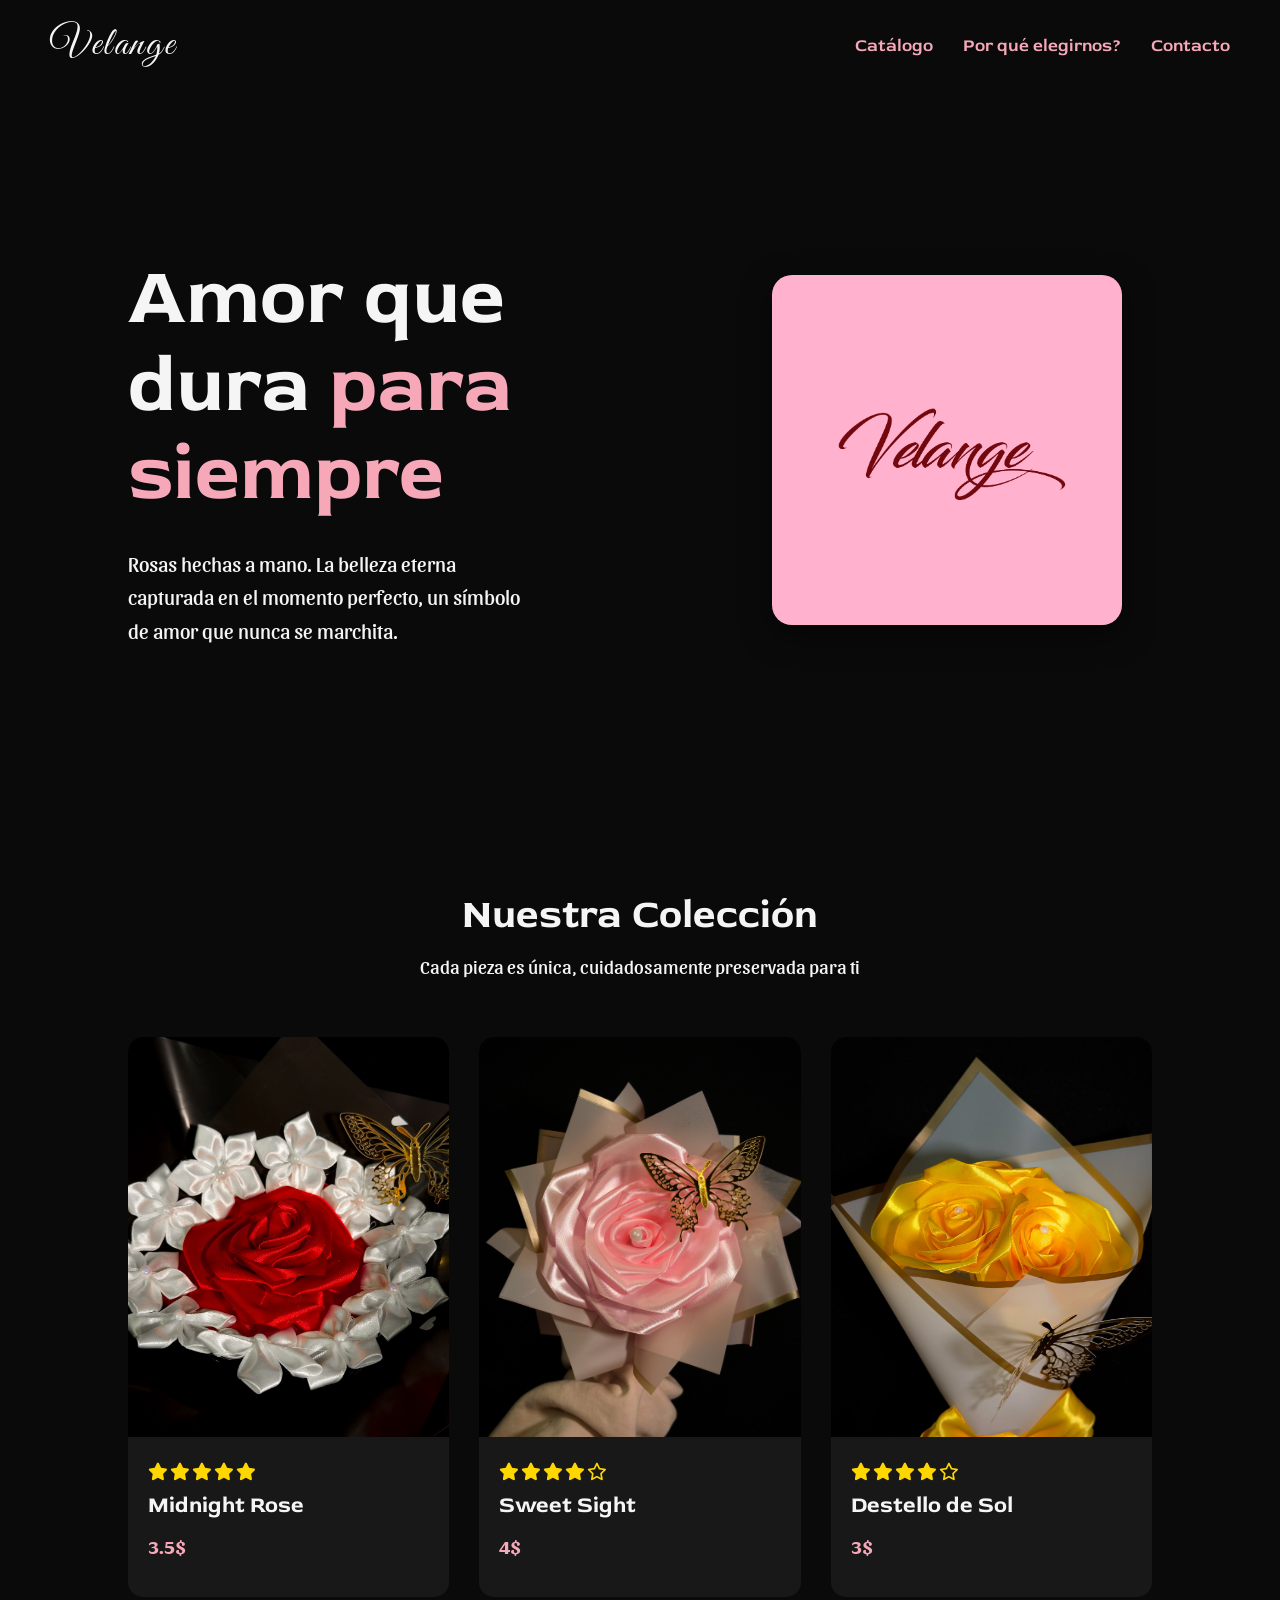
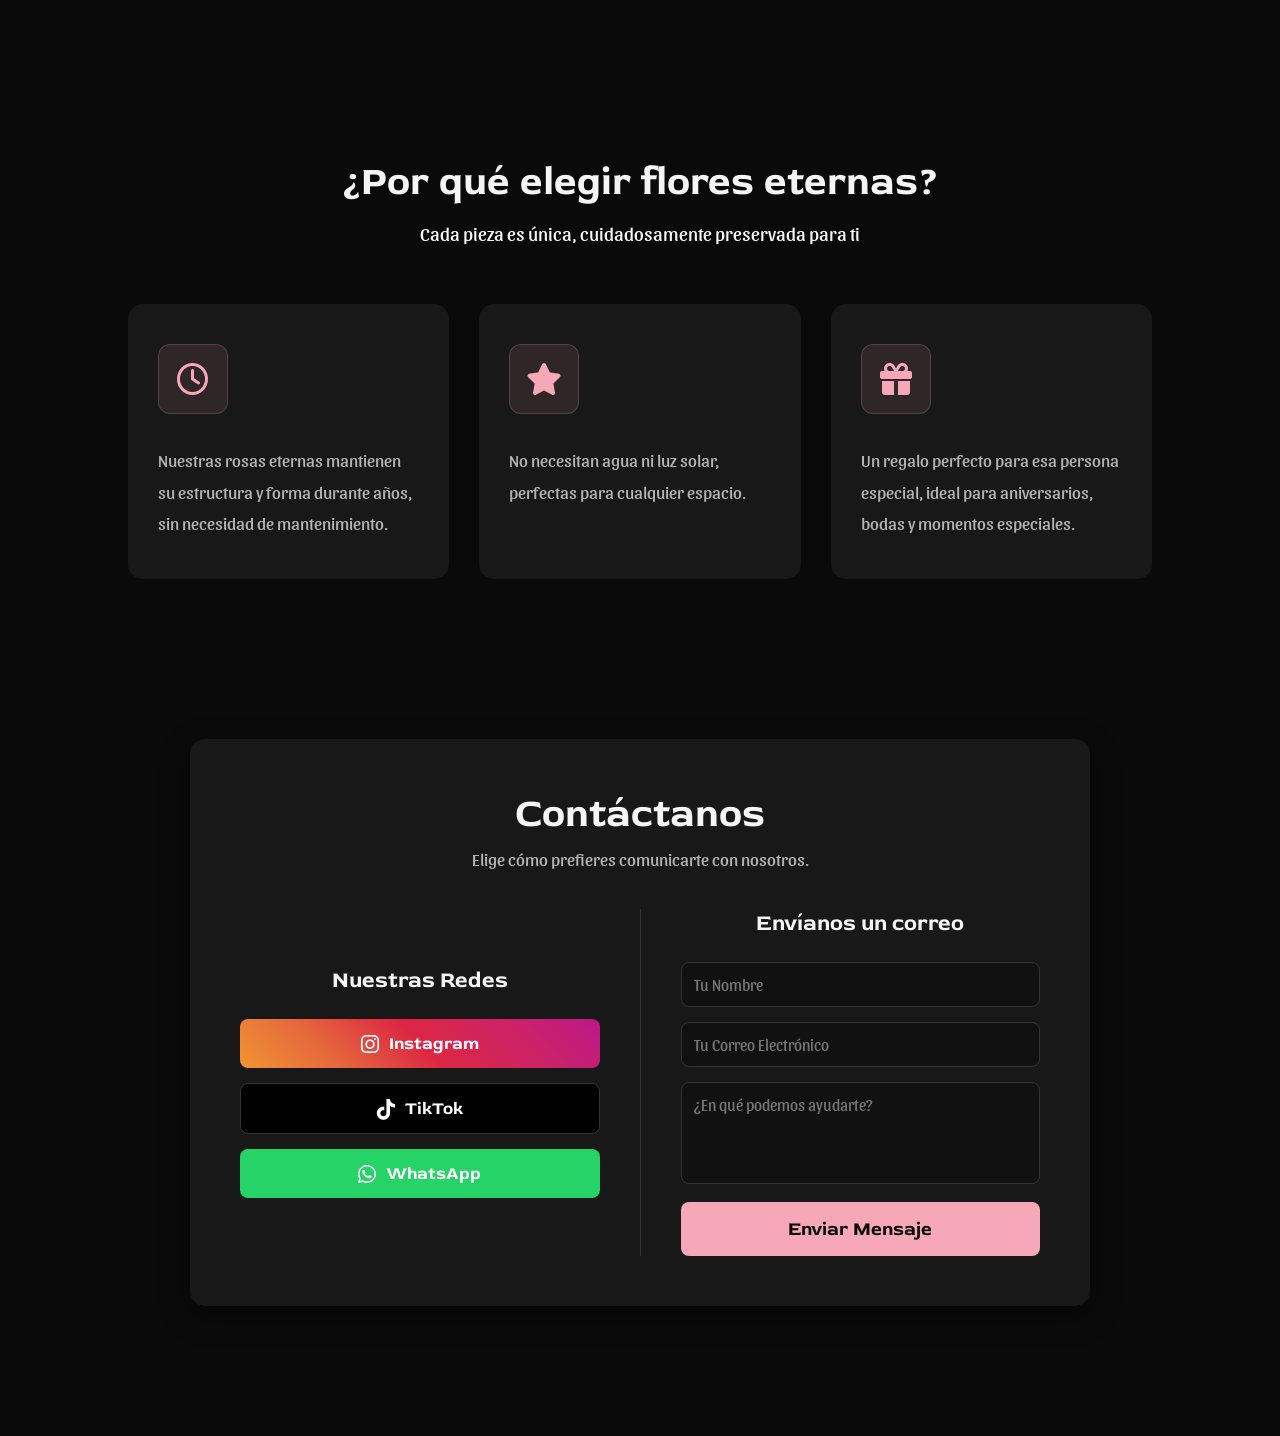
==== commit f4632649: "c" ====
--- a/index.html
+++ b/index.html
@@ -46,7 +46,9 @@
         </div>
         <div class="grid-container">
             <div class="product-card">
-                <img src="img/ross.jpeg" alt="Midnight Rose" class="img-placeholder" style="object-fit: cover;">                <div class="card-content">
+                <img src="img/ross2.jpg" alt="Sweet Sight" class="img-placeholder" style="object-fit: cover;">                <div class="card-content">
+
+
                     <div class="stars">
                         <i class="fa-solid fa-star"></i><i class="fa-solid fa-star"></i><i class="fa-solid fa-star"></i><i class="fa-solid fa-star"></i><i class="fa-solid fa-star"></i>
                     </div>
@@ -55,7 +57,7 @@
                 </div>
             </div>
             <div class="product-card">
-                <img src="img/ross2.jpg" alt="Sweet Sight" class="img-placeholder" style="object-fit: cover;">                <div class="card-content">
+                <img src="img/ross.jpeg" alt="Midnight Rose" class="img-placeholder" style="object-fit: cover;">                <div class="card-content">
                     <div class="stars">
                         <i class="fa-solid fa-star"></i><i class="fa-solid fa-star"></i><i class="fa-solid fa-star"></i><i class="fa-solid fa-star"></i><i class="fa-regular fa-star"></i>
                     </div>
--- a/css/style.css
+++ b/css/style.css
@@ -172,7 +172,7 @@
 
 .img-placeholder {
     width: 100%;
-    height: 250px;
+    height: 400px; /* <-- Cambia este número. Te recomiendo probar con 380px o 400px */
 }
 
 .card-content {
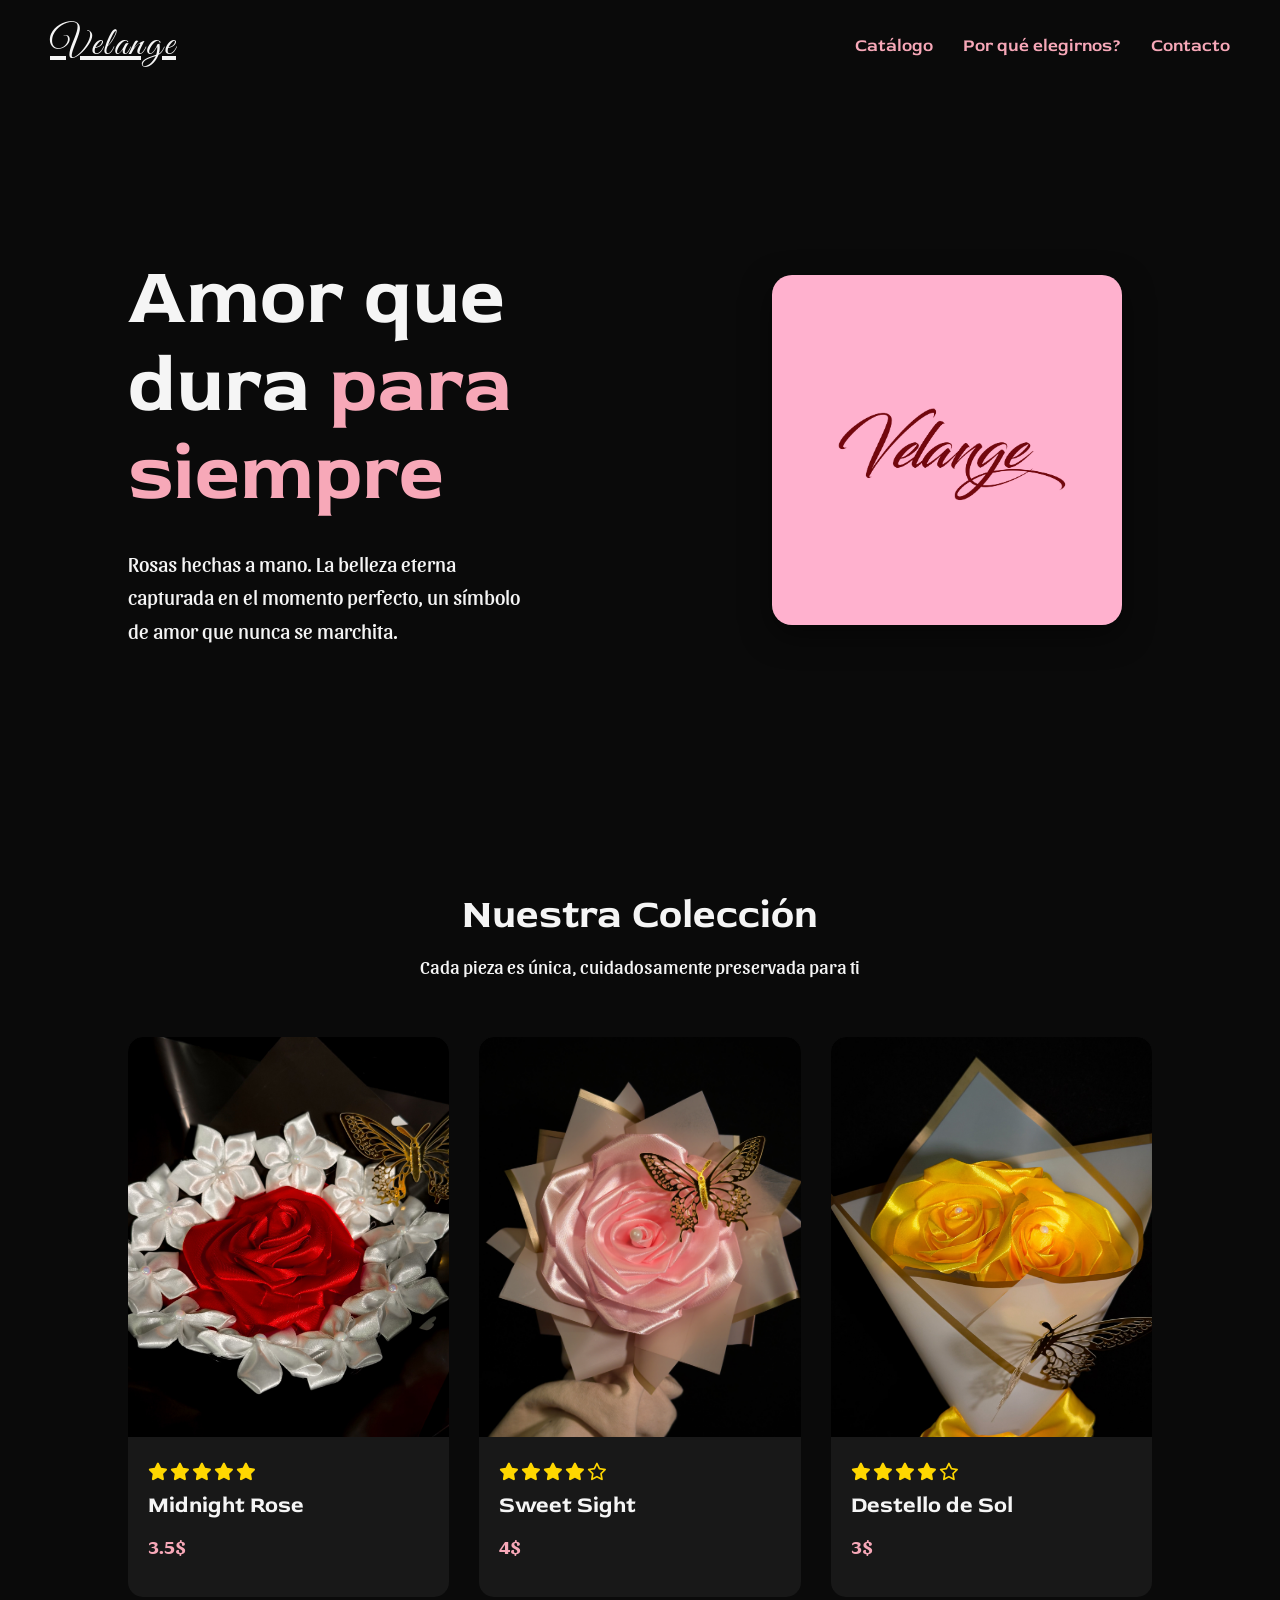
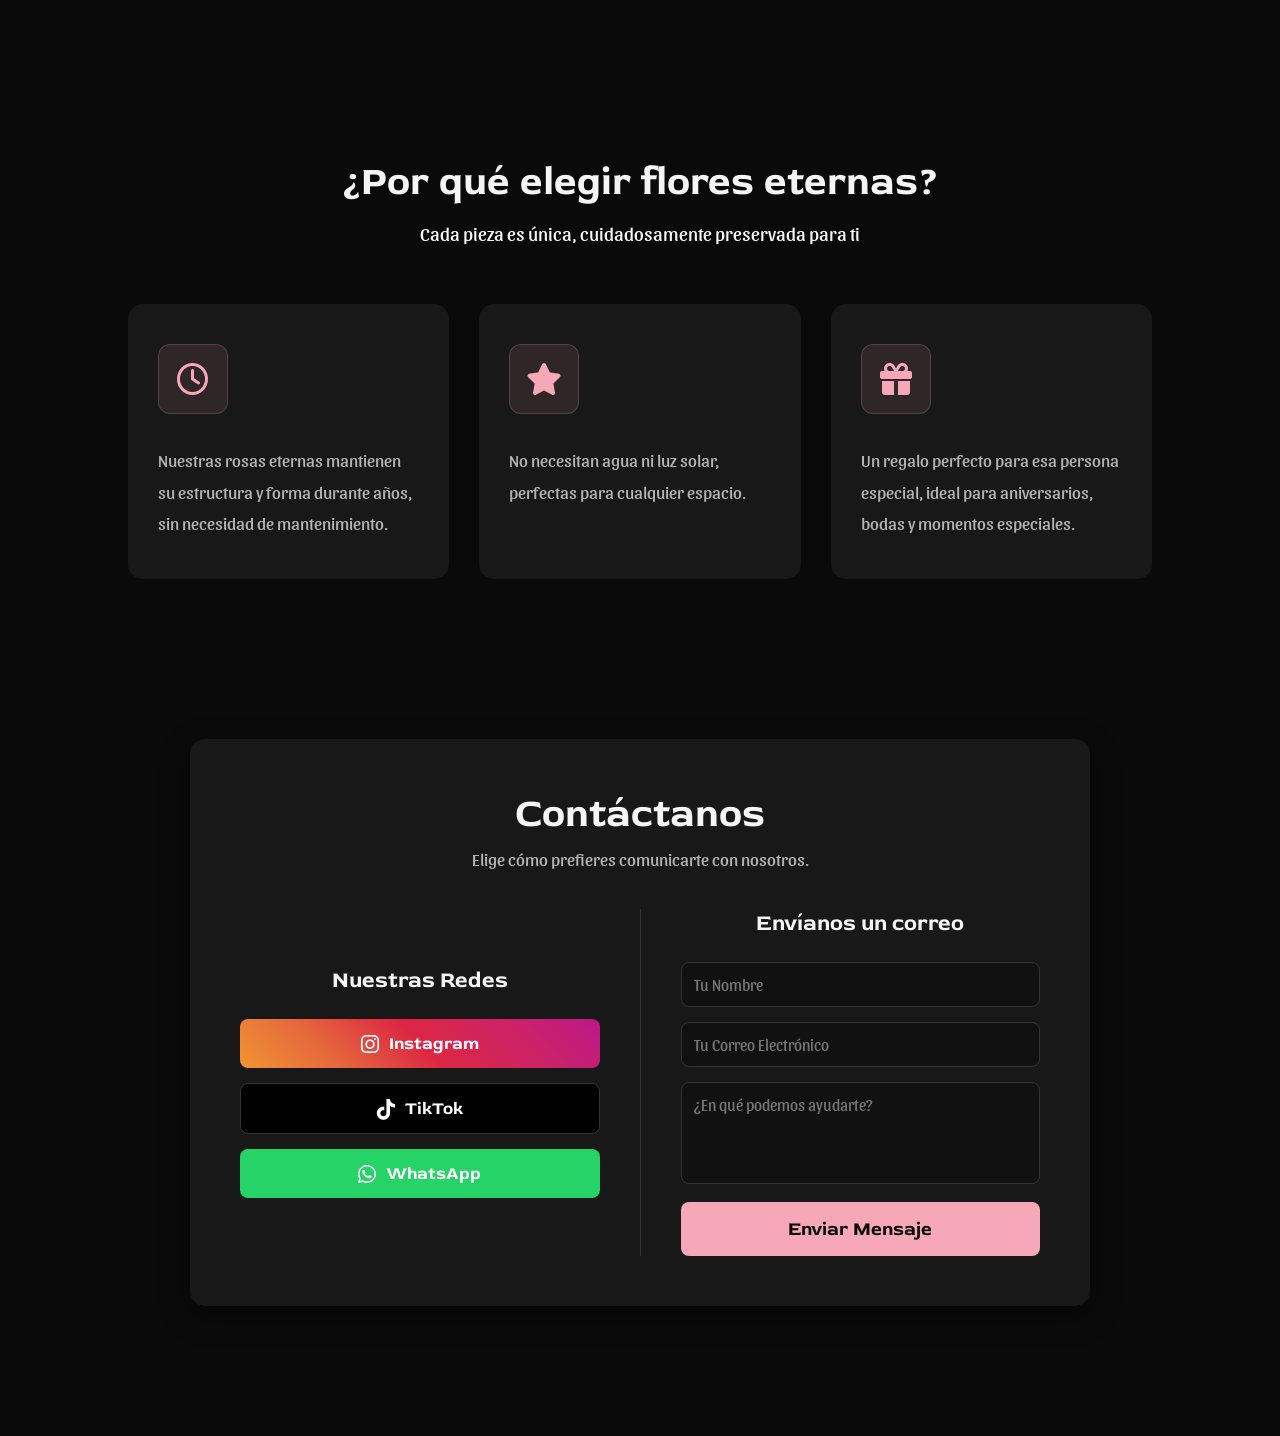
==== commit d30a71f0: "c" ====
--- a/index.html
+++ b/index.html
@@ -16,15 +16,15 @@
 
     <!-- BARRA DE NAVEGACIÓN -->
     <nav class="navbar">
-        <div class="logo">Velange</div>
+        <!-- Reemplazamos el <div> por una etiqueta <a> -->
+        <a href="#" class="logo">Velange</a>
+        
         <ul class="nav-links">
             <li><a href="#catalogo">Catálogo</a></li>
             <li><a href="#por-que">Por qué elegirnos?</a></li>
             <li><a href="#contacto">Contacto</a></li>
         </ul>
-        <!-- El ícono del carrito fue eliminado de aquí -->
     </nav>
-
     <!-- SECCIÓN HERO -->
     <header class="hero">
         <div class="hero-text">
